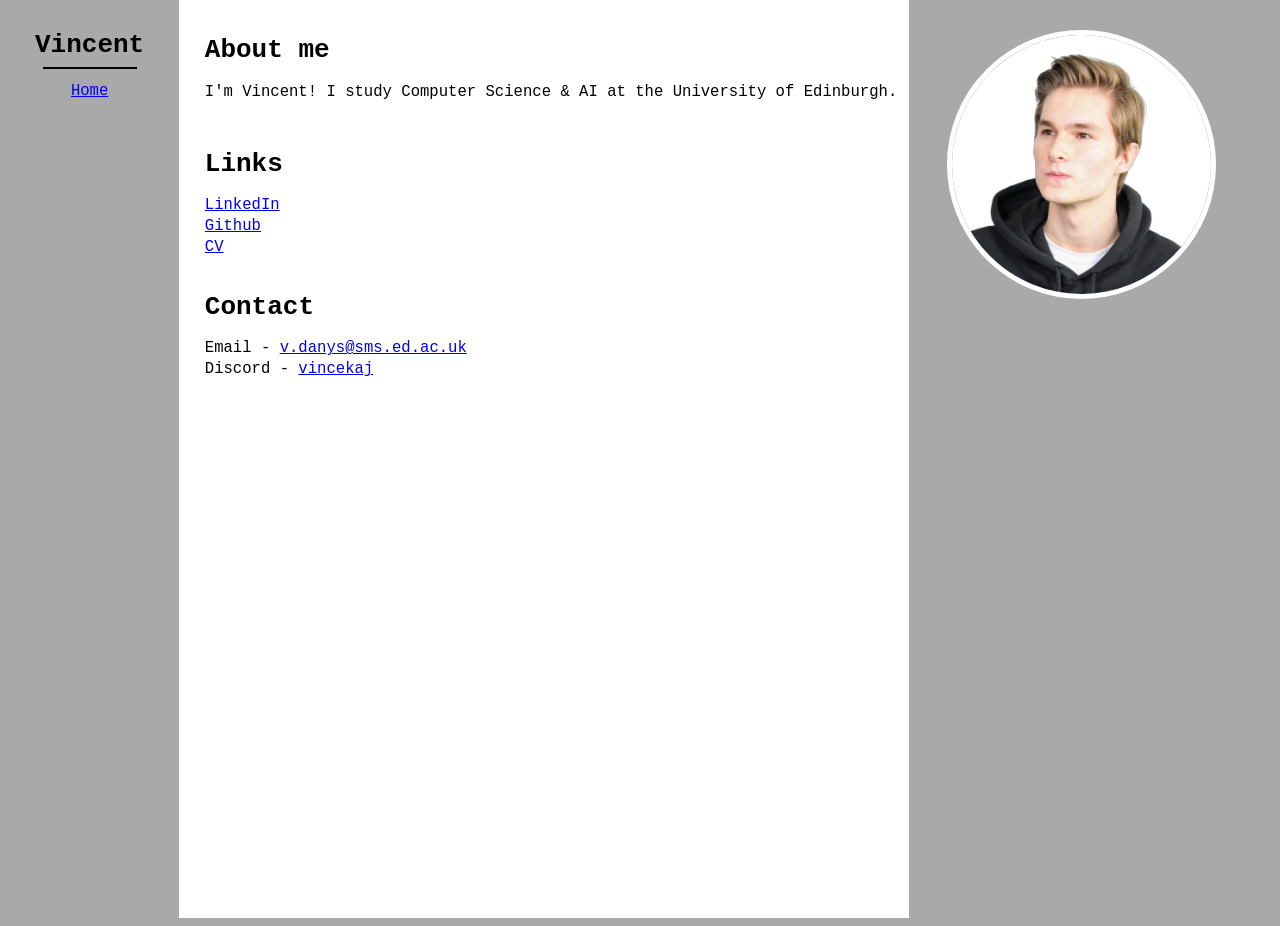
==== index.html @ 8a062d03 "Update CV link" ====
<!DOCTYPE html>
<html>
  <head>
    <title>Vincent Danys</title>
  </head>
  <style>
    * {
      font-family:monospace;
    }

    body {
      background-color: darkgrey;
      padding: 0;
      margin: 0;
    }

    .nav {
      width: 12%;
      float: left;
      padding: 1vw;
      text-align: center;
      height: 100vh;
    }

    .main {
      width: 55%;
      float: left;
      background-color: white;
      height: 100vh;
      padding-left: 2vw;
      padding-top: 2vh;
    }

    ul {
      list-style-type: none;
      margin: 0;
      /* margin-left: 1em; */
      padding: 0;
    }

    p, li {
      font-size: 1.2em;
    }

    li {
      margin-bottom: .2em;
    }

    .nav h1 {
      margin-bottom: 0;
    }

    .nav hr {
      width: 60%;
      margin-bottom: 1em;
      border: 1px solid black;
    }

    .profile {
      float: left;
      width: 27%;
      text-align: center;
    }

    .profile img {
      border: 5px solid white;
      border-radius: 100%;
    }

  </style>
  <body>
    <div class="nav">
      <h1>Vincent</h1>
      <hr>
      <ul>
        <li><a href="#">Home</a></li>
      </ul>


    </div>
    <div class="main">
      <h1>About me</h1>
      <p>I'm Vincent! I study Computer Science & AI at the University of Edinburgh.</p>
      <br>
      
      <h1>Links</h1>
      <ul>
        <li><a href="https://www.linkedin.com/in/vincent-danys/">LinkedIn</a></li>
        <li><a href="https://github.com/VinceKaj">Github</a></li>
        <li><a href="https://drive.google.com/file/d/1Inb_DMyQTmt2fIz_NXxm4D2eXeIDmvZW/view?usp=sharing">CV</a></li>
      </ul>
      <br>

      <h1>Contact</h1>
      <ul>
        <li>Email - <a href="mailto:v.danys@sms.ed.ac.uk">v.danys@sms.ed.ac.uk</a></li>
        <li>Discord - <a href="https://discord.com/users/295091158160244736">vincekaj</a></li>
      </ul>
    </div>
    <div class="profile">
      <br><br>
      <img src="profile-pic.png" width="75%">
    </div>
  </body>
</html>
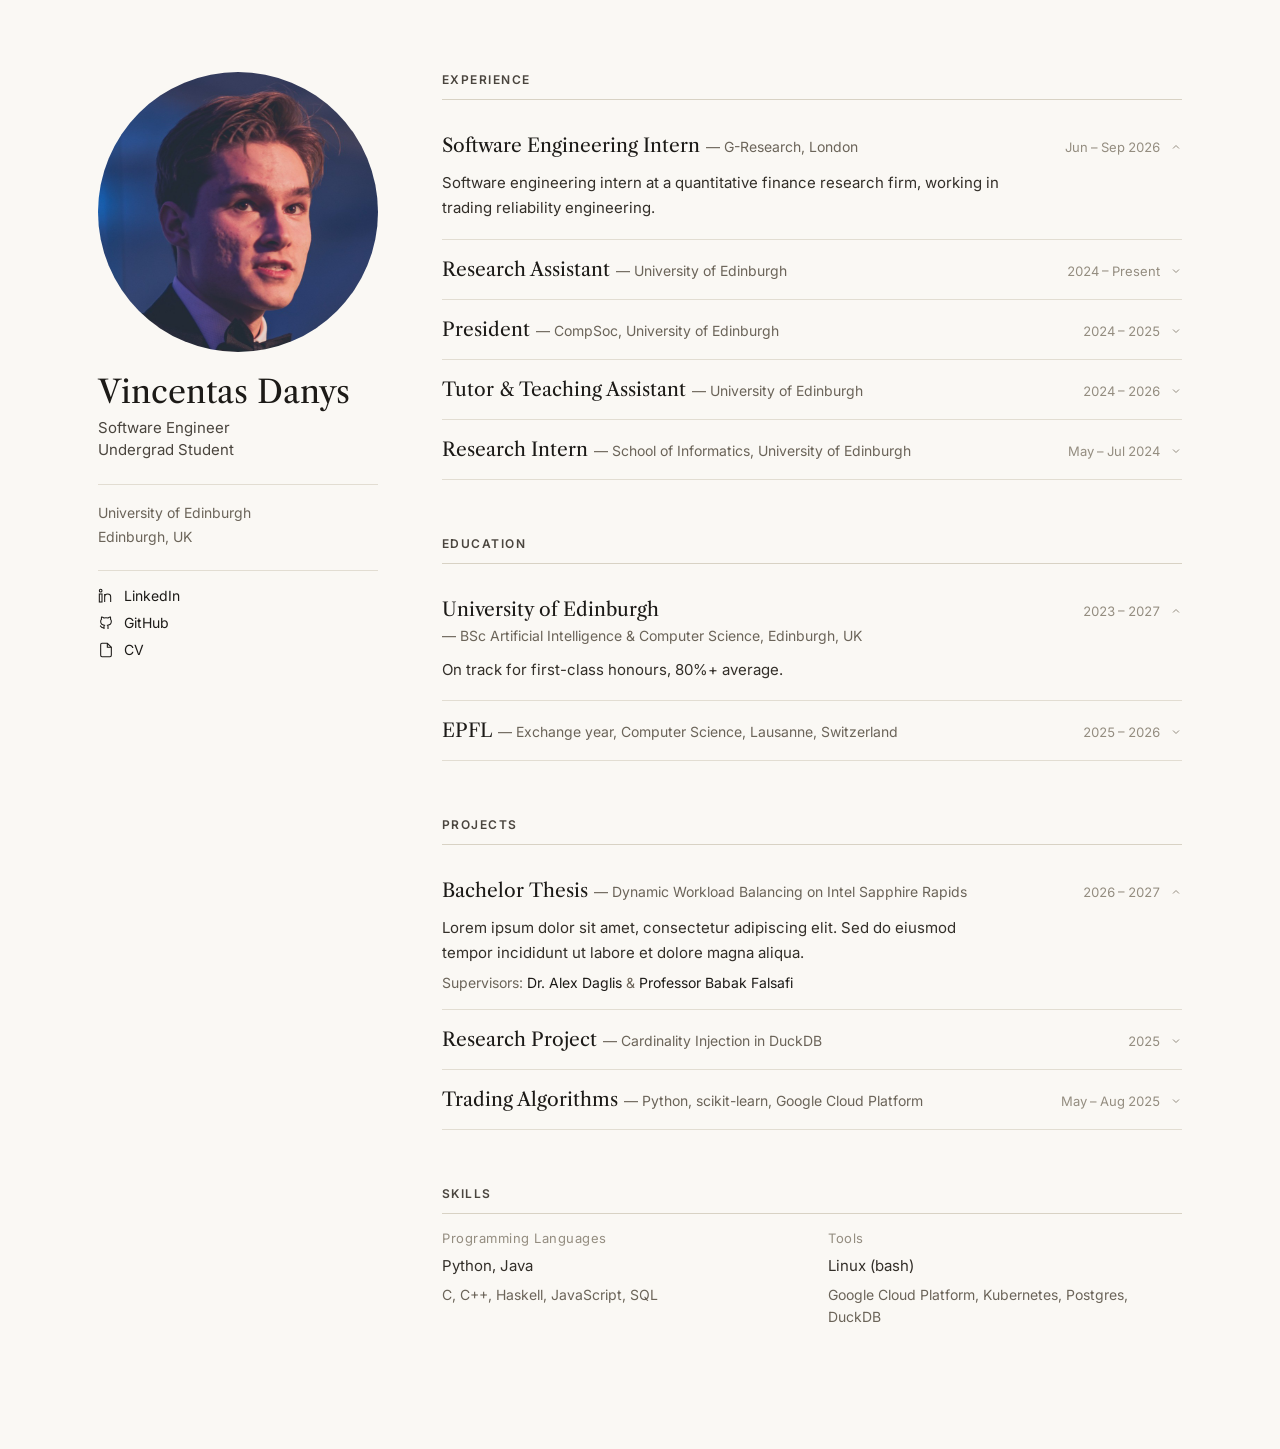
==== commit 24870b4b: "new" ====
--- a/index.html
+++ b/index.html
@@ -1,105 +1,88 @@
 <!DOCTYPE html>
-<html>
-  <head>
-    <title>Vincent Danys</title>
-  </head>
-  <style>
-    * {
-      font-family:monospace;
-    }
+<html lang="en">
+<head>
+<meta charset="utf-8">
+<meta name="viewport" content="width=device-width, initial-scale=1">
+<title>Vincentas Danys</title>
+<link rel="preconnect" href="https://fonts.googleapis.com">
+<link rel="preconnect" href="https://fonts.gstatic.com" crossorigin>
+<link href="https://fonts.googleapis.com/css2?family=Inter:wght@400;500;600&family=Libre+Caslon+Text:ital,wght@0,400;0,700;1,400&display=swap" rel="stylesheet">
+<link rel="stylesheet" href="style.css">
+</head>
+<body>
+<div class="page">
 
-    body {
-      background-color: darkgrey;
-      padding: 0;
-      margin: 0;
-    }
+  <!-- LEFT PANEL -->
+  <div class="profile">
+    <img class="profile-photo" src="images/pfp.jpg" alt="Vincentas Danys">
 
-    .nav {
-      width: 12%;
-      float: left;
-      padding: 1vw;
-      text-align: center;
-      height: 100vh;
-    }
+    <div>
+      <h1 class="profile-name">Vincentas Danys</h1>
+      <div class="profile-role">Software Engineer<br>Undergrad Student</div>
+    </div>
 
-    .main {
-      width: 55%;
-      float: left;
-      background-color: white;
-      height: 100vh;
-      padding-left: 2vw;
-      padding-top: 2vh;
-    }
+    <div class="profile-block">
+      University of Edinburgh<br>
+      Edinburgh, UK
+    </div>
 
-    ul {
-      list-style-type: none;
-      margin: 0;
-      /* margin-left: 1em; */
-      padding: 0;
-    }
+    <div class="profile-links">
+      <a href="https://www.linkedin.com/in/Vincentas-danys/" target="_blank" rel="noopener">
+        <svg width="16" height="16" viewBox="0 0 24 24" fill="none" stroke="currentColor" stroke-width="1.6"><rect x="2" y="9" width="4" height="12"></rect><circle cx="4" cy="4" r="2"></circle><path d="M10 9v12M10 13c0-2.5 2-4 4.5-4S19 10.5 19 13v8"></path></svg>
+        LinkedIn
+      </a>
+      <a href="https://github.com/VinceKaj/" target="_blank" rel="noopener">
+        <svg width="16" height="16" viewBox="0 0 24 24" fill="none" stroke="currentColor" stroke-width="1.6"><path d="M9 19c-4.3 1.4-4.3-2.5-6-3m12 5v-3.5c0-1 .1-1.4-.5-2 2.8-.3 5.5-1.4 5.5-6a4.6 4.6 0 0 0-1.3-3.2 4.2 4.2 0 0 0-.1-3.2s-1.1-.3-3.5 1.3a12.3 12.3 0 0 0-6.2 0C6.5 2.8 5.4 3.1 5.4 3.1a4.2 4.2 0 0 0-.1 3.2A4.6 4.6 0 0 0 4 9.5c0 4.6 2.7 5.7 5.5 6-.6.6-.6 1.2-.5 2V21"></path></svg>
+        GitHub
+      </a>
+      <a href="https://drive.google.com/PASTE-CV-LINK-HERE" target="_blank" rel="noopener">
+        <svg width="16" height="16" viewBox="0 0 24 24" fill="none" stroke="currentColor" stroke-width="1.6"><path d="M14 2H6a2 2 0 0 0-2 2v16a2 2 0 0 0 2 2h12a2 2 0 0 0 2-2V8z"></path><path d="M14 2v6h6"></path></svg>
+        CV
+      </a>
+    </div>
+  </div>
 
-    p, li {
-      font-size: 1.2em;
-    }
+  <!-- RIGHT PANEL -->
+  <div class="content">
 
-    li {
-      margin-bottom: .2em;
-    }
+    <!-- EXPERIENCE -->
+    <section>
+      <h2>Experience</h2>
+      <div id="experience-list"></div>
+    </section>
 
-    .nav h1 {
-      margin-bottom: 0;
-    }
+    <!-- EDUCATION -->
+    <section>
+      <h2>Education</h2>
+      <div id="education-list"></div>
+    </section>
 
-    .nav hr {
-      width: 60%;
-      margin-bottom: 1em;
-      border: 1px solid black;
-    }
+    <!-- PROJECTS -->
+    <section>
+      <h2>Projects</h2>
+      <div id="projects-list"></div>
+    </section>
 
-    .profile {
-      float: left;
-      width: 27%;
-      text-align: center;
-    }
+    <!-- SKILLS -->
+    <section>
+      <h2>Skills</h2>
+      <div class="skills-grid">
+        <div>
+          <div class="skills-label">Programming Languages</div>
+          <p class="skills-primary">Python, Java</p>
+          <p class="skills-secondary">C, C++, Haskell, JavaScript, SQL</p>
+        </div>
+        <div>
+          <div class="skills-label">Tools</div>
+          <p class="skills-primary">Linux (bash)</p>
+          <p class="skills-secondary">Google Cloud Platform, Kubernetes, Postgres, DuckDB</p>
+        </div>
+      </div>
+    </section>
 
-    .profile img {
-      border: 5px solid white;
-      border-radius: 100%;
-    }
+  </div>
+</div>
 
-  </style>
-  <body>
-    <div class="nav">
-      <h1>Vincent</h1>
-      <hr>
-      <ul>
-        <li><a href="#">Home</a></li>
-      </ul>
-
-
-    </div>
-    <div class="main">
-      <h1>About me</h1>
-      <p>I'm Vincent! I study Computer Science & AI at the University of Edinburgh.</p>
-      <br>
-      
-      <h1>Links</h1>
-      <ul>
-        <li><a href="https://www.linkedin.com/in/vincent-danys/">LinkedIn</a></li>
-        <li><a href="https://github.com/VinceKaj">Github</a></li>
-        <li><a href="https://drive.google.com/file/d/1Inb_DMyQTmt2fIz_NXxm4D2eXeIDmvZW/view?usp=sharing">CV</a></li>
-      </ul>
-      <br>
-
-      <h1>Contact</h1>
-      <ul>
-        <li>Email - <a href="mailto:v.danys@sms.ed.ac.uk">v.danys@sms.ed.ac.uk</a></li>
-        <li>Discord - <a href="https://discord.com/users/295091158160244736">vincekaj</a></li>
-      </ul>
-    </div>
-    <div class="profile">
-      <br><br>
-      <img src="profile-pic.png" width="75%">
-    </div>
-  </body>
+<script src="script.js"></script>
+</body>
 </html>
--- a/style.css
+++ b/style.css
@@ -0,0 +1,150 @@
+* { box-sizing: border-box; }
+body {
+  margin: 0;
+  background: #faf8f4;
+  color: #1c1a17;
+  font-family: 'Inter', system-ui, sans-serif;
+}
+a { color: #1c1a17; text-decoration-thickness: 1px; text-underline-offset: 3px; }
+a:hover { color: #6b6459; }
+::selection { background: #e7e2d8; }
+
+.page {
+  max-width: 1180px;
+  margin: 0 auto;
+  padding: 72px 48px 120px;
+  display: grid;
+  grid-template-columns: 280px 1fr;
+  gap: 64px;
+  align-items: start;
+}
+
+/* LEFT PANEL */
+.profile {
+  position: sticky;
+  top: 56px;
+  display: flex;
+  flex-direction: column;
+  gap: 22px;
+}
+.profile-photo {
+  width: 100%;
+  aspect-ratio: 1;
+  object-fit: cover;
+  border-radius: 50%;
+  background: #e2ddd2;
+}
+.profile-name {
+  font-family: 'Libre Caslon Text', Georgia, serif;
+  font-weight: 400;
+  font-size: 32px;
+  line-height: 1.15;
+  margin: 0 0 6px;
+}
+.profile-role {
+  font-size: 15px;
+  color: #4a453e;
+  line-height: 1.5;
+}
+.profile-block {
+  font-size: 14px;
+  color: #6b6459;
+  line-height: 1.7;
+  border-top: 1px solid #e2ddd2;
+  padding-top: 16px;
+}
+.profile-links {
+  display: flex;
+  flex-direction: column;
+  gap: 10px;
+  border-top: 1px solid #e2ddd2;
+  padding-top: 16px;
+}
+.profile-links a {
+  display: flex;
+  align-items: center;
+  gap: 10px;
+  font-size: 14px;
+  text-decoration: none;
+}
+
+/* RIGHT PANEL */
+.content {
+  display: flex;
+  flex-direction: column;
+  gap: 56px;
+  min-width: 0;
+}
+section h2 {
+  font-family: 'Inter', sans-serif;
+  font-weight: 600;
+  font-size: 12px;
+  letter-spacing: 0.12em;
+  text-transform: uppercase;
+  color: #4a453e;
+  margin: 0 0 16px;
+  padding-bottom: 12px;
+  border-bottom: 1px solid #d8d2c4;
+}
+
+.entry { border-bottom: 1px solid #e2ddd2; padding: 18px 0; }
+.entry-header {
+  display: flex;
+  align-items: baseline;
+  justify-content: space-between;
+  gap: 16px;
+  cursor: pointer;
+  background: none;
+  border: none;
+  width: 100%;
+  padding: 0;
+  font: inherit;
+  color: inherit;
+  text-align: left;
+}
+.entry-title-row { display: flex; align-items: baseline; gap: 6px; flex-wrap: wrap; }
+.entry-title { font-family: 'Libre Caslon Text', Georgia, serif; font-size: 19px; }
+.entry-org { font-size: 14px; color: #6b6459; }
+.entry-meta { display: flex; align-items: center; gap: 10px; flex: none; }
+.entry-date { font-size: 13px; color: #948d80; white-space: nowrap; font-variant-numeric: tabular-nums; }
+.chevron { display: flex; color: #948d80; transition: transform 250ms ease; }
+.entry.open .chevron { transform: rotate(180deg); }
+
+.entry-body-wrap {
+  display: grid;
+  grid-template-rows: 0fr;
+  transition: grid-template-rows 300ms ease;
+}
+.entry.open .entry-body-wrap { grid-template-rows: 1fr; }
+.entry-body-inner { overflow: hidden; }
+.entry-body { margin: 14px 0 0; font-size: 15px; line-height: 1.65; color: #332f29; max-width: 62ch; }
+
+.entry-extra {
+  display: inline-flex;
+  align-items: center;
+  gap: 8px;
+  margin-top: 14px;
+  padding: 12px 16px;
+  border: 1px solid #d8d2c4;
+  font-size: 14px;
+  text-decoration: none;
+  max-width: 62ch;
+}
+.entry-extra svg { margin-left: auto; }
+.entry-supervisors { margin-top: 8px; font-size: 14px; color: #6b6459; }
+
+.skills-grid {
+  display: grid;
+  grid-template-columns: 1fr 1fr;
+  gap: 32px;
+}
+.skills-label { font-size: 13px; color: #948d80; letter-spacing: 0.04em; margin-bottom: 8px; }
+.skills-primary { margin: 0 0 6px; font-size: 15px; line-height: 1.6; color: #332f29; }
+.skills-secondary { margin: 0; font-size: 14px; line-height: 1.6; color: #6b6459; }
+
+@media (max-width: 720px) {
+  .page { grid-template-columns: 1fr; padding: 40px 24px 80px; gap: 40px; }
+  .profile { position: static; }
+  .profile-photo { max-width: 180px; }
+  .skills-grid { grid-template-columns: 1fr; }
+}
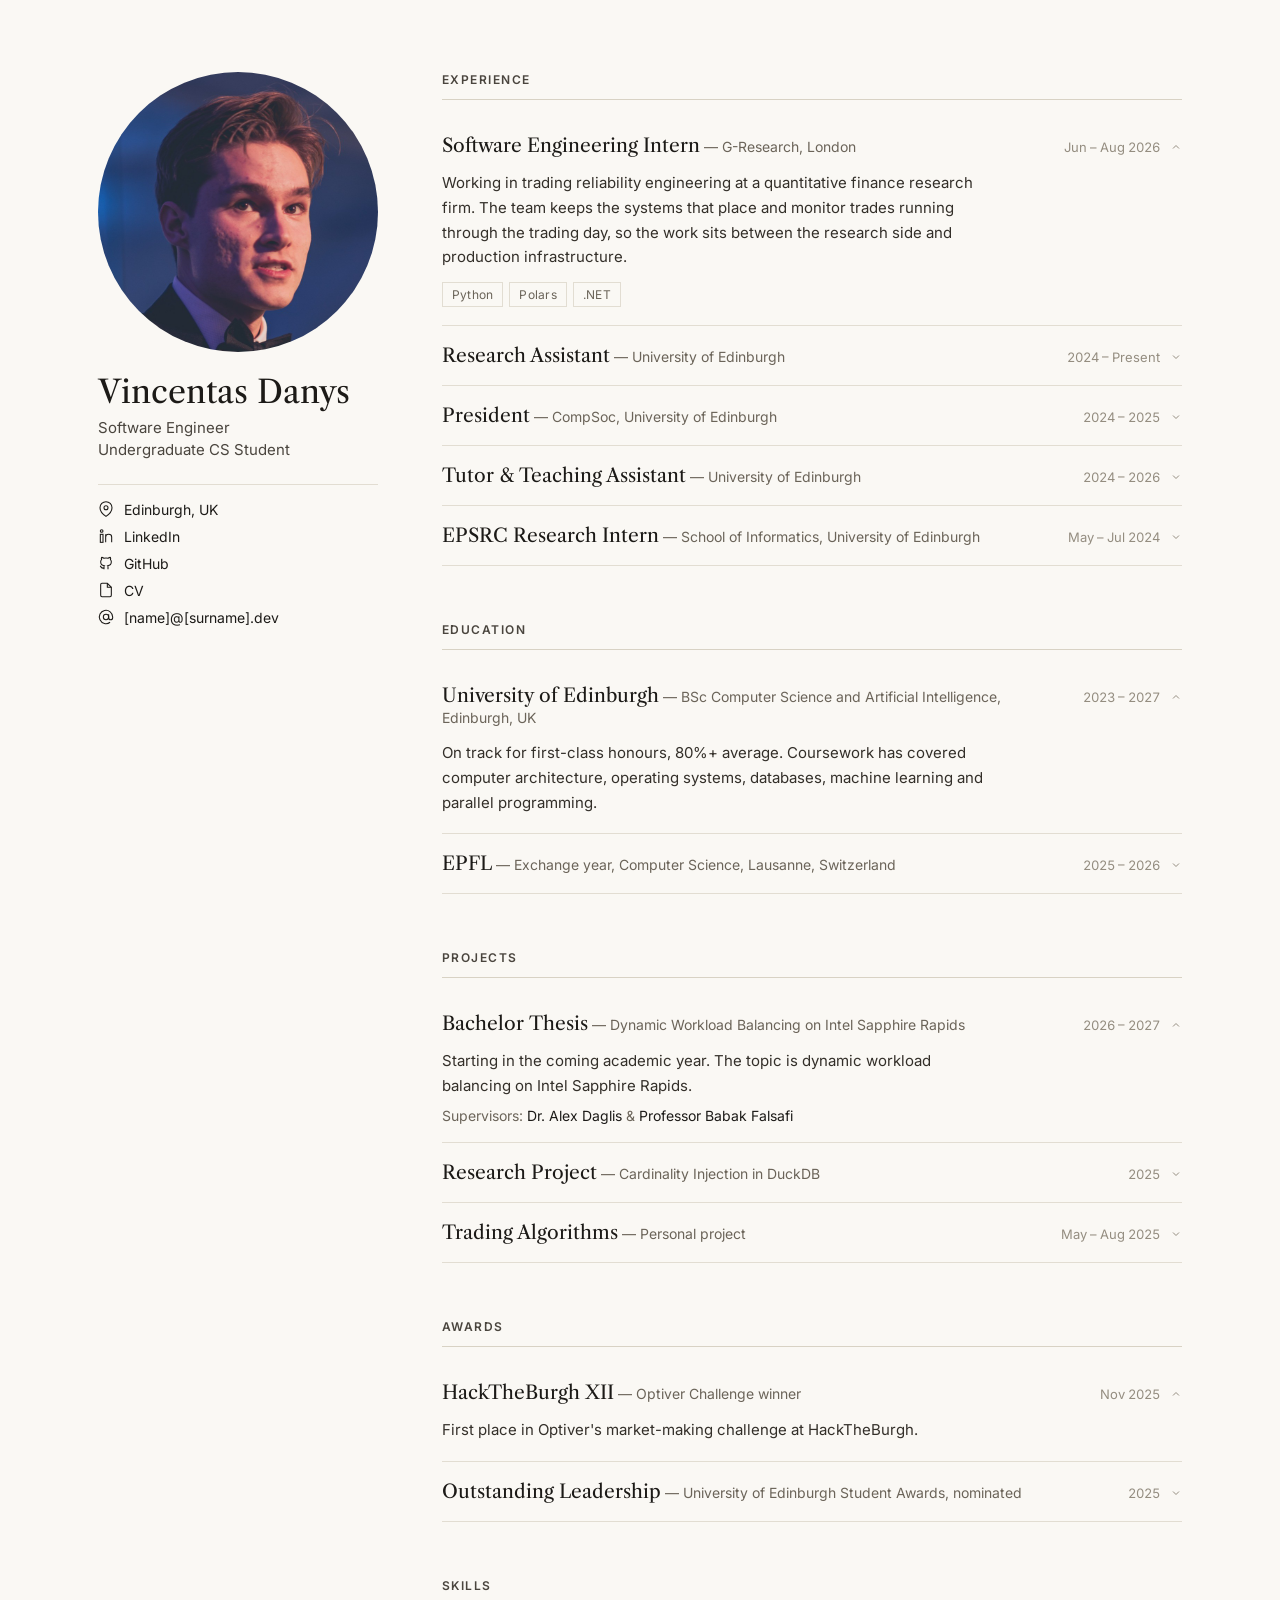
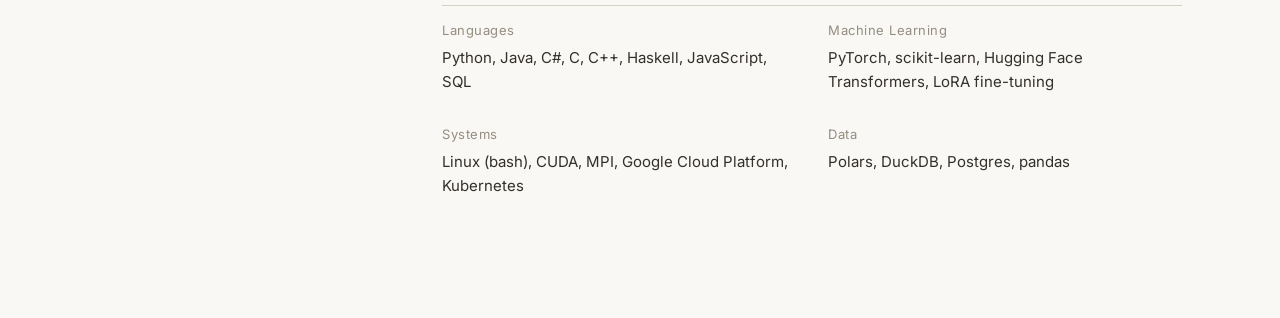
==== commit 0fa9e233: "update info" ====
--- a/index.html
+++ b/index.html
@@ -4,6 +4,7 @@
 <meta charset="utf-8">
 <meta name="viewport" content="width=device-width, initial-scale=1">
 <title>Vincentas Danys</title>
+<link rel="icon" href="images/favicon.ico">
 <link rel="preconnect" href="https://fonts.googleapis.com">
 <link rel="preconnect" href="https://fonts.gstatic.com" crossorigin>
 <link href="https://fonts.googleapis.com/css2?family=Inter:wght@400;500;600&family=Libre+Caslon+Text:ital,wght@0,400;0,700;1,400&display=swap" rel="stylesheet">
@@ -18,27 +19,30 @@
 
     <div>
       <h1 class="profile-name">Vincentas Danys</h1>
-      <div class="profile-role">Software Engineer<br>Undergrad Student</div>
-    </div>
-
-    <div class="profile-block">
-      University of Edinburgh<br>
-      Edinburgh, UK
+      <div class="profile-role">Software Engineer<br>Undergraduate CS Student</div>
     </div>
 
     <div class="profile-links">
-      <a href="https://www.linkedin.com/in/Vincentas-danys/" target="_blank" rel="noopener">
-        <svg width="16" height="16" viewBox="0 0 24 24" fill="none" stroke="currentColor" stroke-width="1.6"><rect x="2" y="9" width="4" height="12"></rect><circle cx="4" cy="4" r="2"></circle><path d="M10 9v12M10 13c0-2.5 2-4 4.5-4S19 10.5 19 13v8"></path></svg>
+      <span class="profile-text">
+        <svg width="16" height="16" viewBox="0 0 24 24" fill="none" stroke="currentColor" stroke-width="1.6"><path d="M21 10c0 7-9 13-9 13s-9-6-9-13a9 9 0 0 1 18 0z"></path><circle cx="12" cy="10" r="3"></circle></svg>
+        Edinburgh, UK
+      </span>
+      <a href="https://www.linkedin.com/in/Vincent-danys/" target="_blank" rel="noopener">
+        <svg width="16" height="16" viewBox="0 0 24 24" fill="none" stroke="currentColor" stroke-width="1.6"><g transform="translate(1.5 0.5)"><rect x="2" y="9" width="4" height="12"></rect><circle cx="4" cy="4" r="2"></circle><path d="M10 9v12M10 13c0-2.5 2-4 4.5-4S19 10.5 19 13v8"></path></g></svg>
         LinkedIn
       </a>
       <a href="https://github.com/VinceKaj/" target="_blank" rel="noopener">
-        <svg width="16" height="16" viewBox="0 0 24 24" fill="none" stroke="currentColor" stroke-width="1.6"><path d="M9 19c-4.3 1.4-4.3-2.5-6-3m12 5v-3.5c0-1 .1-1.4-.5-2 2.8-.3 5.5-1.4 5.5-6a4.6 4.6 0 0 0-1.3-3.2 4.2 4.2 0 0 0-.1-3.2s-1.1-.3-3.5 1.3a12.3 12.3 0 0 0-6.2 0C6.5 2.8 5.4 3.1 5.4 3.1a4.2 4.2 0 0 0-.1 3.2A4.6 4.6 0 0 0 4 9.5c0 4.6 2.7 5.7 5.5 6-.6.6-.6 1.2-.5 2V21"></path></svg>
+        <svg width="16" height="16" viewBox="0 0 24 24" fill="none" stroke="currentColor" stroke-width="1.6"><g transform="translate(0 0.5)"><path d="M9 19c-4.3 1.4-4.3-2.5-6-3m12 5v-3.5c0-1 .1-1.4-.5-2 2.8-.3 5.5-1.4 5.5-6a4.6 4.6 0 0 0-1.3-3.2 4.2 4.2 0 0 0-.1-3.2s-1.1-.3-3.5 1.3a12.3 12.3 0 0 0-6.2 0C6.5 2.8 5.4 3.1 5.4 3.1a4.2 4.2 0 0 0-.1 3.2A4.6 4.6 0 0 0 4 9.5c0 4.6 2.7 5.7 5.5 6-.6.6-.6 1.2-.5 2V21"></path></g></svg>
         GitHub
       </a>
-      <a href="https://drive.google.com/PASTE-CV-LINK-HERE" target="_blank" rel="noopener">
+      <a href="https://drive.google.com/file/d/1QQYnqGfZECJcUD16gJsxM2DP1HcHyUKt/view?usp=sharing" target="_blank" rel="noopener">
         <svg width="16" height="16" viewBox="0 0 24 24" fill="none" stroke="currentColor" stroke-width="1.6"><path d="M14 2H6a2 2 0 0 0-2 2v16a2 2 0 0 0 2 2h12a2 2 0 0 0 2-2V8z"></path><path d="M14 2v6h6"></path></svg>
         CV
       </a>
+      <span class="profile-text">
+        <svg width="16" height="16" viewBox="0 0 24 24" fill="none" stroke="currentColor" stroke-width="1.6"><circle cx="12" cy="12" r="4"></circle><path d="M16 8v5a3 3 0 0 0 6 0v-1a10 10 0 1 0-3.92 7.94"></path></svg>
+        [name]@[surname].dev
+      </span>
     </div>
   </div>
 
@@ -63,19 +67,31 @@
       <div id="projects-list"></div>
     </section>
 
+    <!-- AWARDS -->
+    <section>
+      <h2>Awards</h2>
+      <div id="awards-list"></div>
+    </section>
+
     <!-- SKILLS -->
     <section>
       <h2>Skills</h2>
       <div class="skills-grid">
         <div>
-          <div class="skills-label">Programming Languages</div>
-          <p class="skills-primary">Python, Java</p>
-          <p class="skills-secondary">C, C++, Haskell, JavaScript, SQL</p>
+          <div class="skills-label">Languages</div>
+          <p class="skills-list">Python, Java, C#, C, C++, Haskell, JavaScript, SQL</p>
         </div>
         <div>
-          <div class="skills-label">Tools</div>
-          <p class="skills-primary">Linux (bash)</p>
-          <p class="skills-secondary">Google Cloud Platform, Kubernetes, Postgres, DuckDB</p>
+          <div class="skills-label">Machine Learning</div>
+          <p class="skills-list">PyTorch, scikit-learn, Hugging Face Transformers, LoRA fine-tuning</p>
+        </div>
+        <div>
+          <div class="skills-label">Systems</div>
+          <p class="skills-list">Linux (bash), CUDA, MPI, Google Cloud Platform, Kubernetes</p>
+        </div>
+        <div>
+          <div class="skills-label">Data</div>
+          <p class="skills-list">Polars, DuckDB, Postgres, pandas</p>
         </div>
       </div>
     </section>
--- a/style.css
+++ b/style.css
@@ -46,13 +46,6 @@
   color: #4a453e;
   line-height: 1.5;
 }
-.profile-block {
-  font-size: 14px;
-  color: #6b6459;
-  line-height: 1.7;
-  border-top: 1px solid #e2ddd2;
-  padding-top: 16px;
-}
 .profile-links {
   display: flex;
   flex-direction: column;
@@ -66,6 +59,16 @@
   gap: 10px;
   font-size: 14px;
   text-decoration: none;
+}
+.profile-text {
+  display: flex;
+  align-items: center;
+  gap: 10px;
+  font-size: 14px;
+  color: #1c1a17;
+}
+.profile-links svg {
+  flex: none;
 }
 
 /* RIGHT PANEL */
@@ -102,7 +105,7 @@
   color: inherit;
   text-align: left;
 }
-.entry-title-row { display: flex; align-items: baseline; gap: 6px; flex-wrap: wrap; }
+.entry-title-row { min-width: 0; }
 .entry-title { font-family: 'Libre Caslon Text', Georgia, serif; font-size: 19px; }
 .entry-org { font-size: 14px; color: #6b6459; }
 .entry-meta { display: flex; align-items: center; gap: 10px; flex: none; }
@@ -118,6 +121,22 @@
 .entry.open .entry-body-wrap { grid-template-rows: 1fr; }
 .entry-body-inner { overflow: hidden; }
 .entry-body { margin: 14px 0 0; font-size: 15px; line-height: 1.65; color: #332f29; max-width: 62ch; }
+
+.entry-stack {
+  display: flex;
+  flex-wrap: wrap;
+  gap: 6px;
+  margin-top: 12px;
+  max-width: 62ch;
+}
+.stack-tag {
+  font-size: 12px;
+  color: #6b6459;
+  letter-spacing: 0.02em;
+  border: 1px solid #e2ddd2;
+  padding: 4px 9px;
+  white-space: nowrap;
+}
 
 .entry-extra {
   display: inline-flex;
@@ -139,8 +158,7 @@
   gap: 32px;
 }
 .skills-label { font-size: 13px; color: #948d80; letter-spacing: 0.04em; margin-bottom: 8px; }
-.skills-primary { margin: 0 0 6px; font-size: 15px; line-height: 1.6; color: #332f29; }
-.skills-secondary { margin: 0; font-size: 14px; line-height: 1.6; color: #6b6459; }
+.skills-list { margin: 0; font-size: 15px; line-height: 1.6; color: #332f29; }
 
 @media (max-width: 720px) {
   .page { grid-template-columns: 1fr; padding: 40px 24px 80px; gap: 40px; }
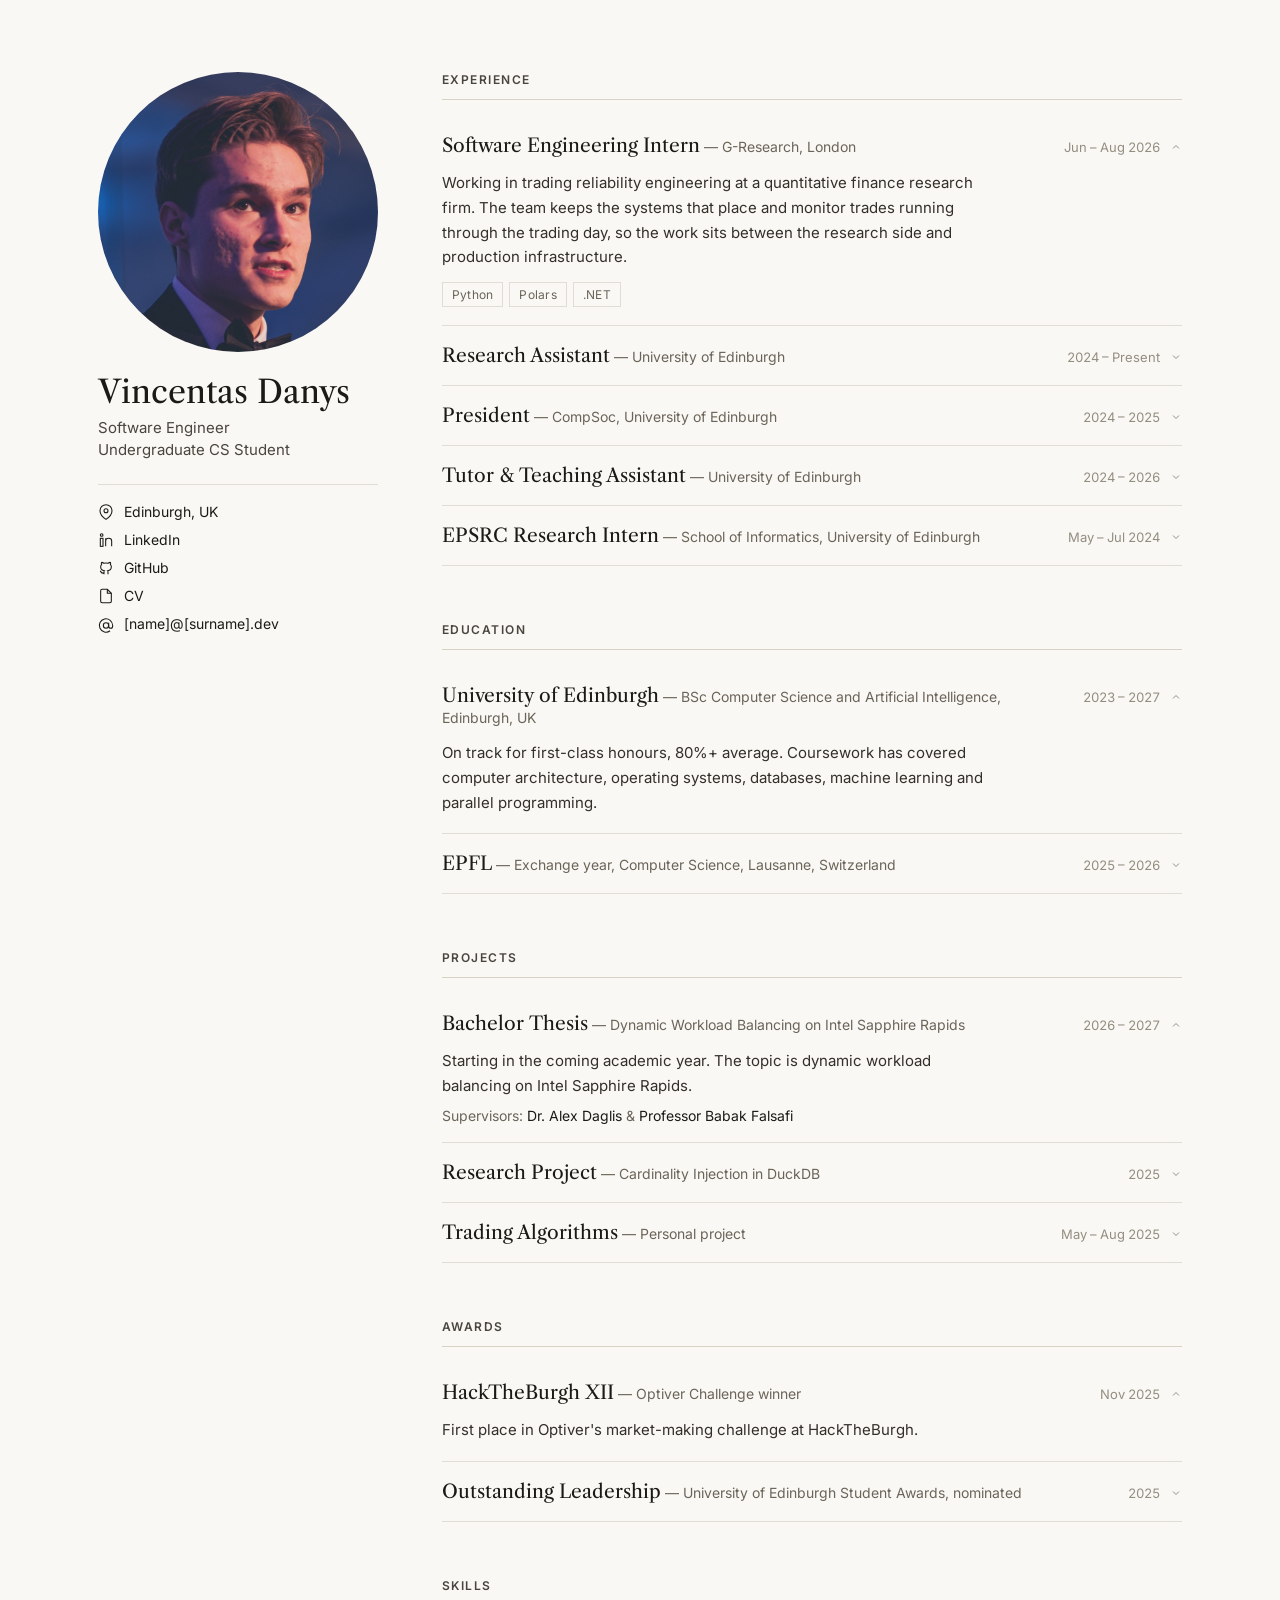
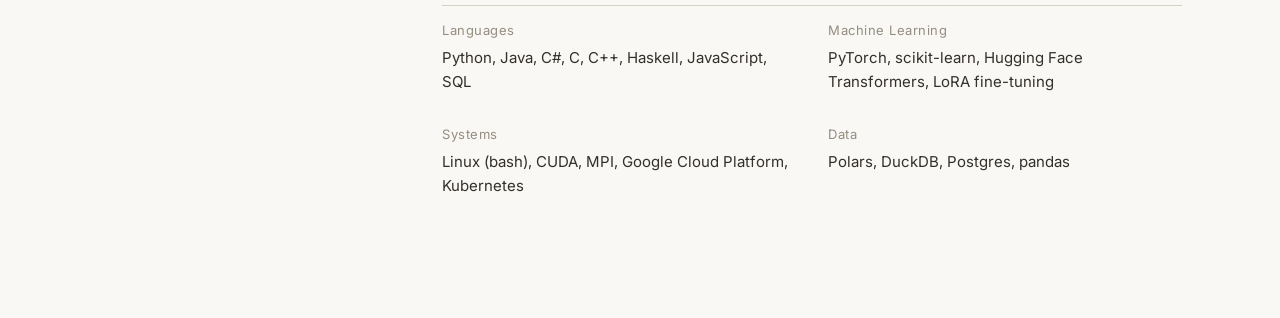
==== commit ef6cecda: "fix email alignment" ====
--- a/index.html
+++ b/index.html
@@ -39,7 +39,7 @@
         <svg width="16" height="16" viewBox="0 0 24 24" fill="none" stroke="currentColor" stroke-width="1.6"><path d="M14 2H6a2 2 0 0 0-2 2v16a2 2 0 0 0 2 2h12a2 2 0 0 0 2-2V8z"></path><path d="M14 2v6h6"></path></svg>
         CV
       </a>
-      <span class="profile-text">
+      <span class="profile-text profile-email">
         <svg width="16" height="16" viewBox="0 0 24 24" fill="none" stroke="currentColor" stroke-width="1.6"><circle cx="12" cy="12" r="4"></circle><path d="M16 8v5a3 3 0 0 0 6 0v-1a10 10 0 1 0-3.92 7.94"></path></svg>
         [name]@[surname].dev
       </span>
--- a/style.css
+++ b/style.css
@@ -55,20 +55,28 @@
 }
 .profile-links a {
   display: flex;
-  align-items: center;
+  align-items: baseline;
   gap: 10px;
   font-size: 14px;
+  line-height: 1;
   text-decoration: none;
 }
 .profile-text {
   display: flex;
-  align-items: center;
+  align-items: baseline;
   gap: 10px;
   font-size: 14px;
+  line-height: 1;
   color: #1c1a17;
 }
 .profile-links svg {
   flex: none;
+  transform: translateY(3px);
+}
+/* All-lowercase text has a lower optical centre than the capitalised
+   labels above it, so this row needs an extra nudge. */
+.profile-email svg {
+  transform: translateY(4.5px);
 }
 
 /* RIGHT PANEL */
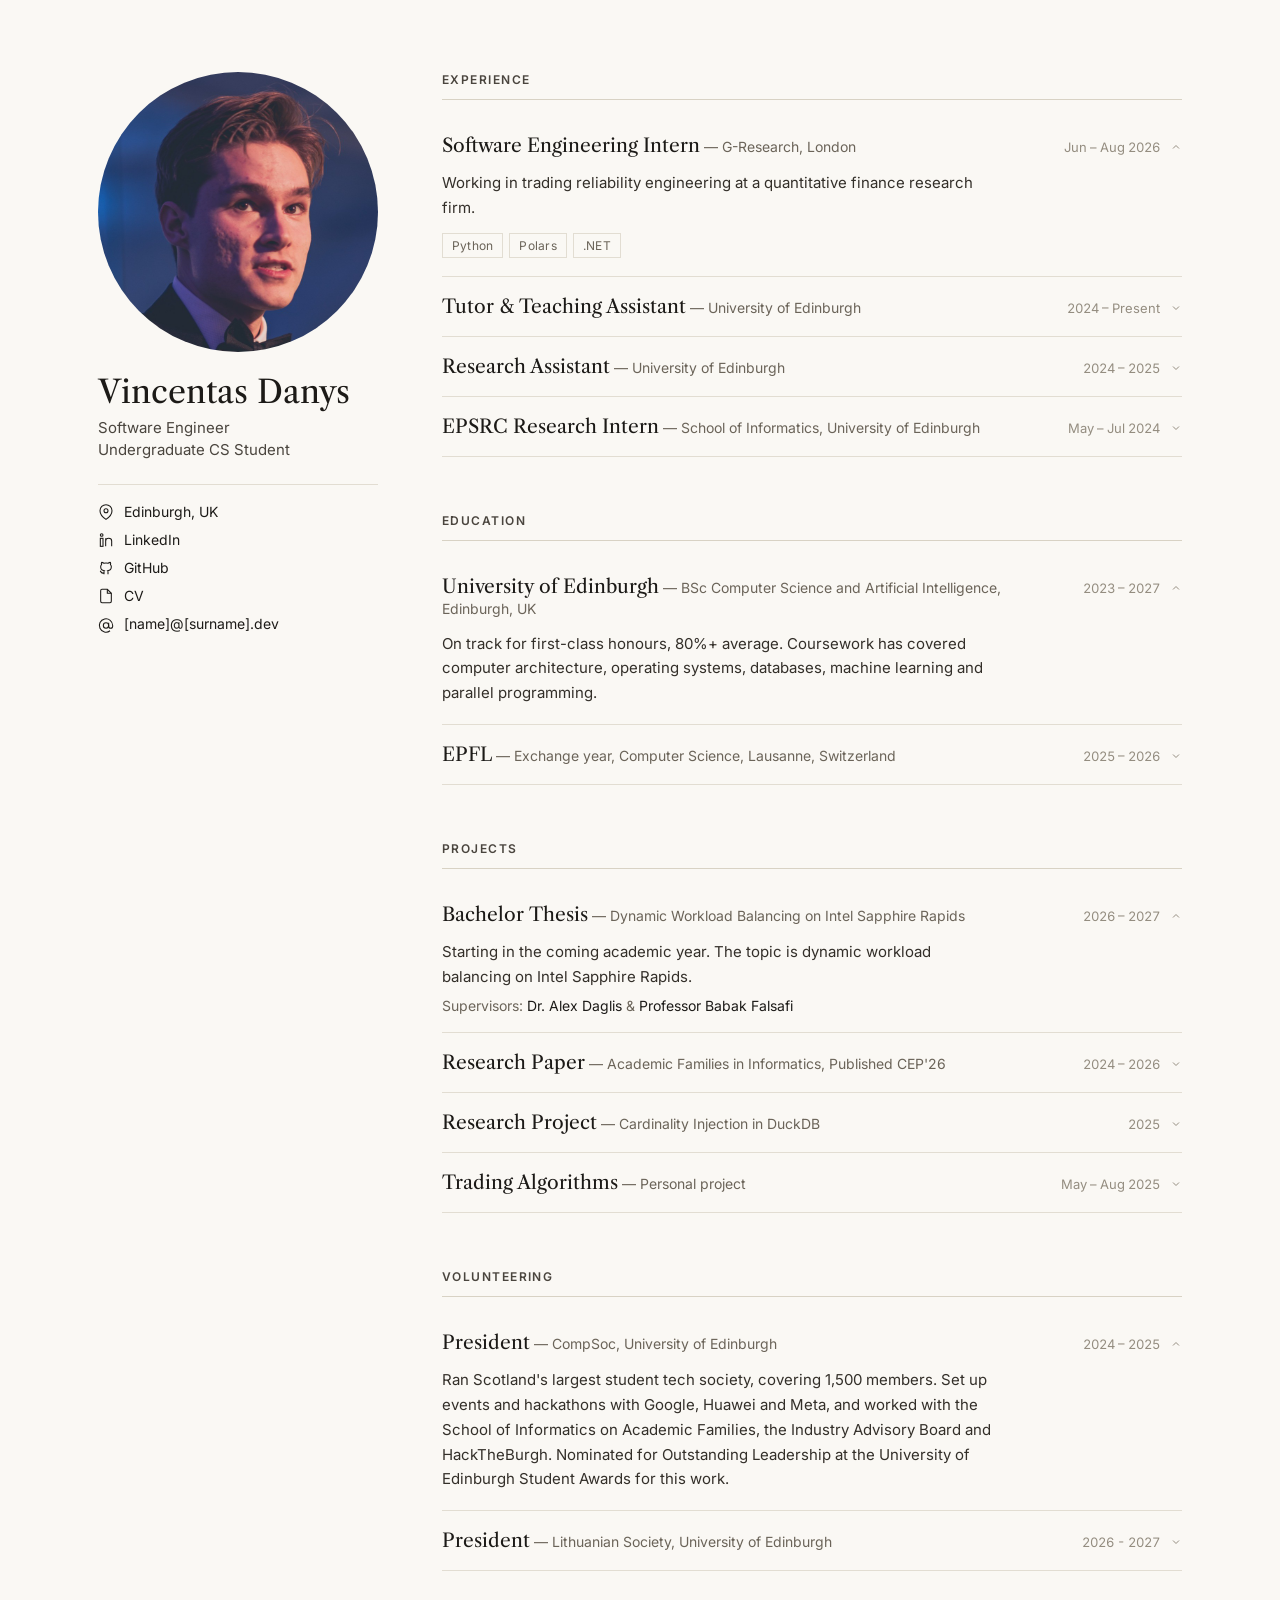
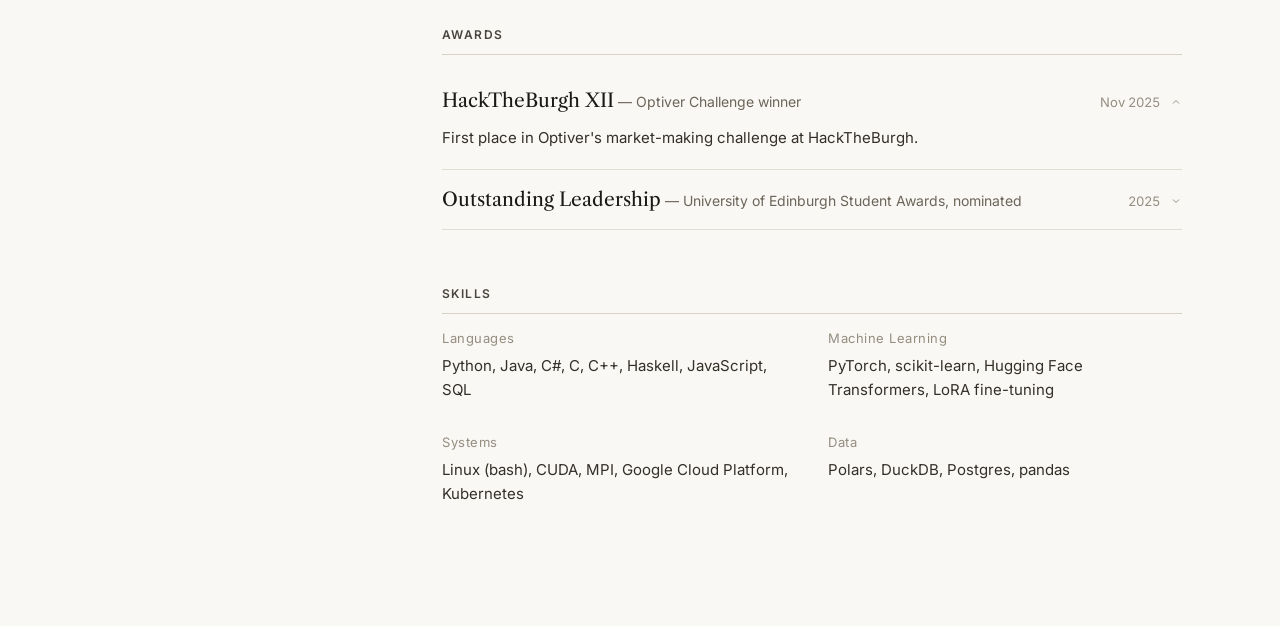
==== commit 9ea2aa9f: "add volunteering section" ====
--- a/index.html
+++ b/index.html
@@ -67,6 +67,12 @@
       <div id="projects-list"></div>
     </section>
 
+    <!-- VOLUNTEERING -->
+    <section>
+      <h2>Volunteering</h2>
+      <div id="volunteering-list"></div>
+    </section>
+
     <!-- AWARDS -->
     <section>
       <h2>Awards</h2>
